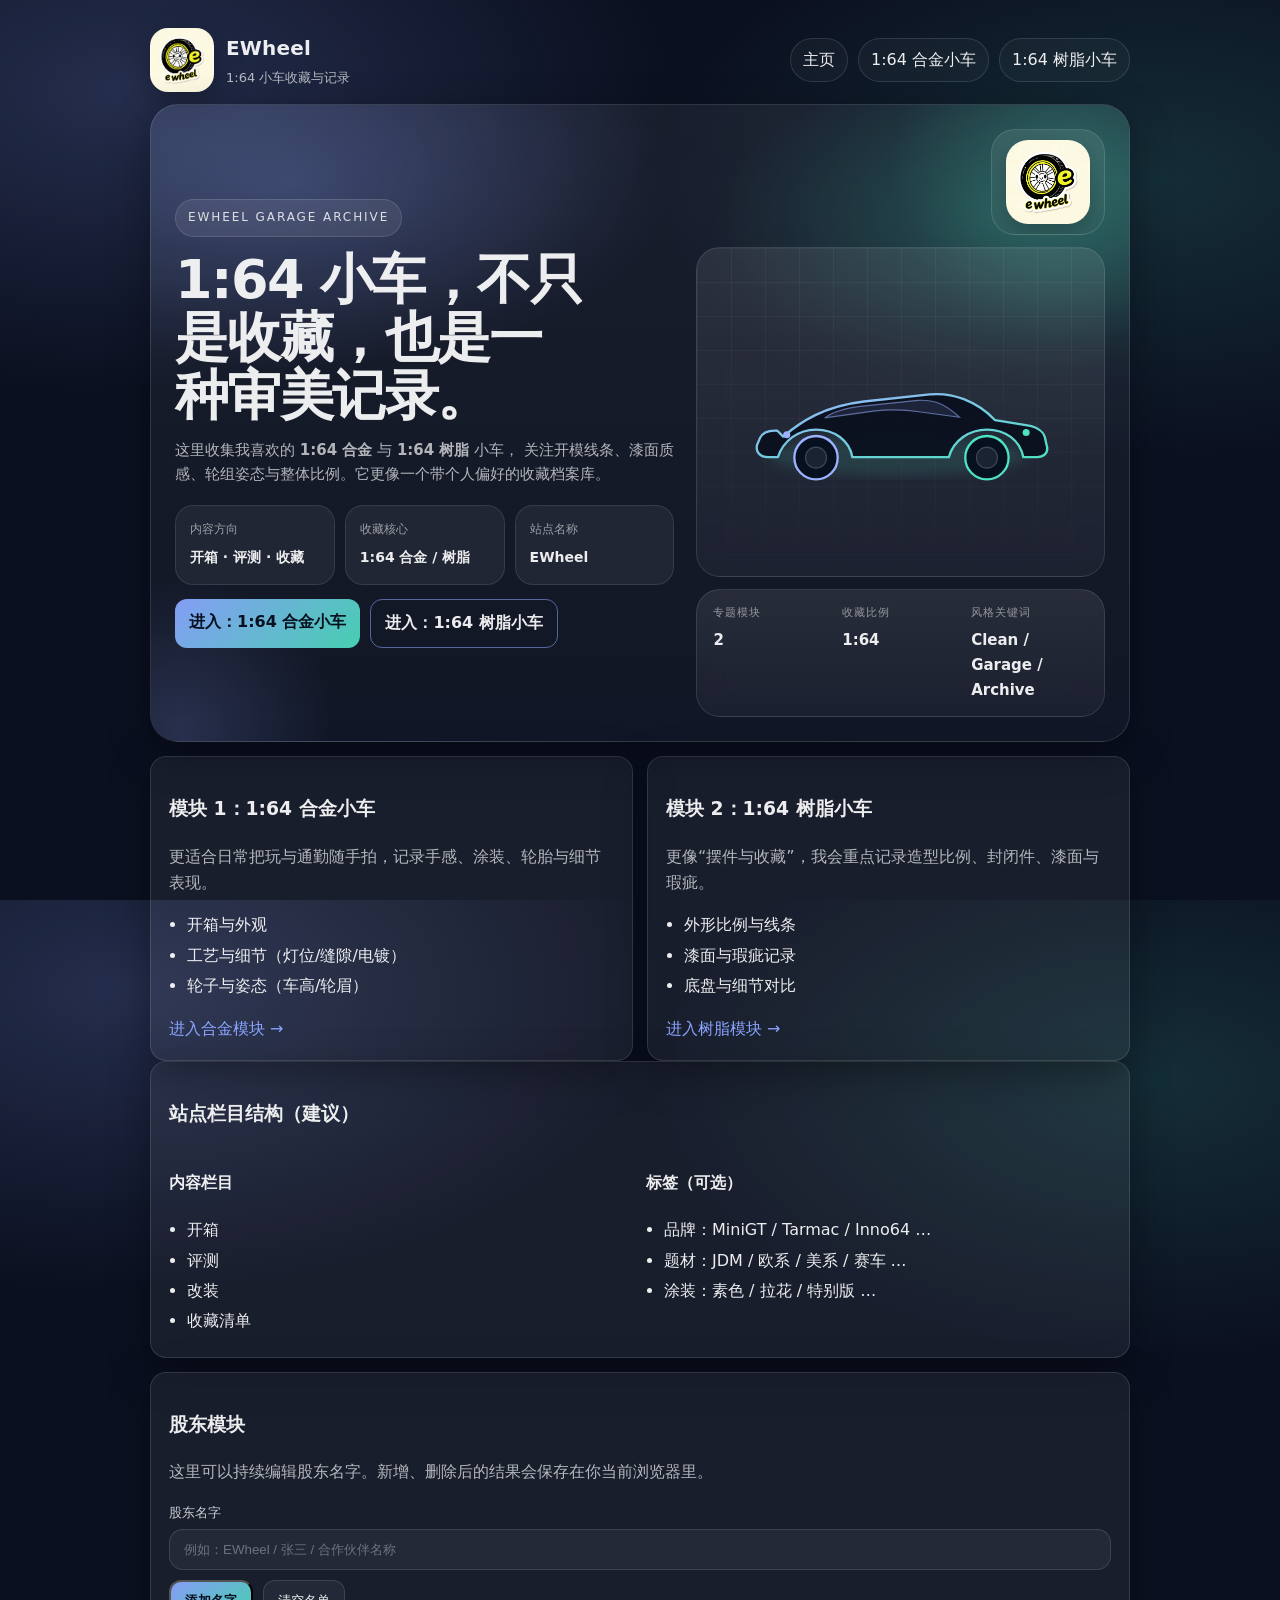
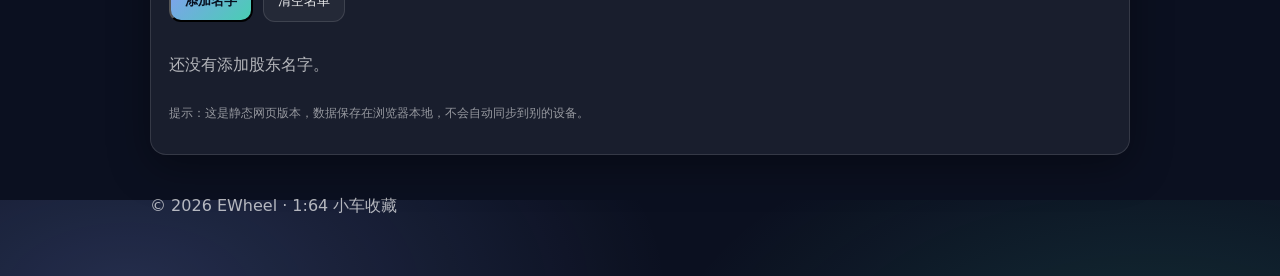
==== index.html @ b1948bd7 "Add files via upload" ====
<!doctype html>
<html lang="zh-CN">
  <head>
    <meta charset="utf-8" />
    <meta name="viewport" content="width=device-width, initial-scale=1" />
    <title>EWheel · 1:64 小车收藏</title>
    <meta name="description" content="EWheel 的 1:64 合金/树脂小车收藏与记录：开箱、评测、改装与清单。" />
    <link rel="stylesheet" href="/assets/style.css" />
  </head>
  <body data-page="home">
    <header class="container header">
      <div class="brand">
        <img class="brand-mark" src="/assets/brand-logo.jpg" alt="EWheel 标识" />
        <div>
          <h1>EWheel</h1>
          <p class="subtitle">1:64 小车收藏与记录</p>
        </div>
      </div>
      <nav class="nav">
        <a href="/">主页</a>
        <a href="/1-64-alloy/">1:64 合金小车</a>
        <a href="/1-64-resin/">1:64 树脂小车</a>
      </nav>
    </header>

    <main class="container">
      <section class="hero-cover">
        <div class="hero-text">
          <span class="hero-kicker">EWheel Garage Archive</span>
          <h2>1:64 小车，不只是收藏，也是一种审美记录。</h2>
          <p class="hero-copy">
            这里收集我喜欢的 <strong>1:64 合金</strong> 与 <strong>1:64 树脂</strong> 小车，
            关注开模线条、漆面质感、轮组姿态与整体比例。它更像一个带个人偏好的收藏档案库。
          </p>

          <div class="hero-meta">
            <div class="meta-card">
              <span class="meta-label">内容方向</span>
              <strong>开箱 · 评测 · 收藏</strong>
            </div>
            <div class="meta-card">
              <span class="meta-label">收藏核心</span>
              <strong>1:64 合金 / 树脂</strong>
            </div>
            <div class="meta-card">
              <span class="meta-label">站点名称</span>
              <strong>EWheel</strong>
            </div>
          </div>

          <div class="cta-row">
            <a class="btn" href="/1-64-alloy/">进入：1:64 合金小车</a>
            <a class="btn btn-ghost" href="/1-64-resin/">进入：1:64 树脂小车</a>
          </div>
        </div>

        <div class="hero-visual" aria-label="EWheel 封面视觉">
          <div class="glass-card badge-card">
            <img class="brand-mark" src="/assets/brand-logo.jpg" alt="EWheel 标识" />
          </div>

          <div class="glass-card visual-stage">
            <div class="visual-grid"></div>
            <svg viewBox="0 0 640 360" class="car-illustration" role="img" aria-label="1比64 小车封面图形">
              <defs>
                <linearGradient id="carGlow" x1="0%" y1="0%" x2="100%" y2="100%">
                  <stop offset="0%" stop-color="#9cb2ff" />
                  <stop offset="100%" stop-color="#4de2c0" />
                </linearGradient>
                <linearGradient id="lineGlow" x1="0%" y1="0%" x2="100%" y2="0%">
                  <stop offset="0%" stop-color="rgba(156,178,255,0)" />
                  <stop offset="50%" stop-color="#9cb2ff" />
                  <stop offset="100%" stop-color="rgba(77,226,192,0)" />
                </linearGradient>
                <filter id="softBlur">
                  <feGaussianBlur stdDeviation="10" />
                </filter>
              </defs>

              <ellipse cx="315" cy="255" rx="220" ry="34" fill="rgba(77,226,192,0.12)" filter="url(#softBlur)" />
              <path
                d="M120 222
                   C150 196, 190 170, 258 162
                   L370 150
                   C409 146, 450 161, 482 194
                   L537 203
                   C555 206, 567 215, 568 228
                   L571 241
                   C572 250, 565 257, 554 257
                   L530 257
                   C525 229, 500 210, 468 210
                   C438 210, 411 228, 403 257
                   L238 257
                   C233 228, 207 210, 176 210
                   C146 210, 120 229, 111 257
                   L94 257
                   C81 257, 73 249, 75 237
                   L80 225
                   C84 216, 94 211, 110 212
                   Z"
                fill="rgba(9,14,28,0.88)"
                stroke="url(#carGlow)"
                stroke-width="4"
                stroke-linejoin="round"
              />
              <path
                d="M191 190
                   L277 178
                   C304 175, 330 176, 355 180
                   L421 189
                   C397 166, 378 159, 350 160
                   L255 170
                   C228 173, 207 178, 191 190Z"
                fill="rgba(156,178,255,0.12)"
                stroke="rgba(156,178,255,0.55)"
                stroke-width="2"
              />
              <circle cx="176" cy="258" r="37" fill="#07101f" stroke="#9cb2ff" stroke-width="4" />
              <circle cx="176" cy="258" r="18" fill="rgba(255,255,255,0.08)" stroke="rgba(255,255,255,0.2)" stroke-width="2" />
              <circle cx="468" cy="258" r="37" fill="#07101f" stroke="#4de2c0" stroke-width="4" />
              <circle cx="468" cy="258" r="18" fill="rgba(255,255,255,0.08)" stroke="rgba(255,255,255,0.2)" stroke-width="2" />
              <path d="M108 284 L538 284" stroke="url(#lineGlow)" stroke-width="4" stroke-linecap="round" />
              <circle cx="126" cy="219" r="6" fill="#9cb2ff" />
              <circle cx="535" cy="215" r="6" fill="#4de2c0" />
            </svg>
          </div>

          <div class="glass-card stat-strip">
            <div>
              <span>专题模块</span>
              <strong>2</strong>
            </div>
            <div>
              <span>收藏比例</span>
              <strong>1:64</strong>
            </div>
            <div>
              <span>风格关键词</span>
              <strong>Clean / Garage / Archive</strong>
            </div>
          </div>
        </div>
      </section>

      <section class="grid">
        <article class="card">
          <h3>模块 1：1:64 合金小车</h3>
          <p class="muted">更适合日常把玩与通勤随手拍，记录手感、涂装、轮胎与细节表现。</p>
          <ul class="list">
            <li>开箱与外观</li>
            <li>工艺与细节（灯位/缝隙/电镀）</li>
            <li>轮子与姿态（车高/轮眉）</li>
          </ul>
          <a class="link" href="/1-64-alloy/">进入合金模块 →</a>
        </article>

        <article class="card">
          <h3>模块 2：1:64 树脂小车</h3>
          <p class="muted">更像“摆件与收藏”，我会重点记录造型比例、封闭件、漆面与瑕疵。</p>
          <ul class="list">
            <li>外形比例与线条</li>
            <li>漆面与瑕疵记录</li>
            <li>底盘与细节对比</li>
          </ul>
          <a class="link" href="/1-64-resin/">进入树脂模块 →</a>
        </article>
      </section>

      <section class="card">
        <h3>站点栏目结构（建议）</h3>
        <div class="columns">
          <div>
            <h4>内容栏目</h4>
            <ul class="list">
              <li>开箱</li>
              <li>评测</li>
              <li>改装</li>
              <li>收藏清单</li>
            </ul>
          </div>
          <div>
            <h4>标签（可选）</h4>
            <ul class="list">
              <li>品牌：MiniGT / Tarmac / Inno64 …</li>
              <li>题材：JDM / 欧系 / 美系 / 赛车 …</li>
              <li>涂装：素色 / 拉花 / 特别版 …</li>
            </ul>
          </div>
        </div>
      </section>

      <section class="card stack-card">
        <h3>股东模块</h3>
        <p class="muted">这里可以持续编辑股东名字。新增、删除后的结果会保存在你当前浏览器里。</p>

        <form class="editor-form" id="shareholder-form">
          <label class="field-label">
            股东名字
            <input class="input" id="shareholder-name" type="text" placeholder="例如：EWheel / 张三 / 合作伙伴名称" />
          </label>
          <div class="form-actions">
            <button class="btn" type="submit">添加名字</button>
            <button class="btn-secondary" type="button" id="shareholder-clear">清空名单</button>
          </div>
        </form>

        <div class="tag-wall shareholder-list" id="shareholder-list"></div>
        <p class="tip">提示：这是静态网页版本，数据保存在浏览器本地，不会自动同步到别的设备。</p>
      </section>
    </main>

    <footer class="container footer">
      <p class="muted">
        © <span data-current-year></span> EWheel · 1:64 小车收藏
      </p>
    </footer>
    <script src="/assets/site.js"></script>
  </body>
</html>
---- assets/style.css ----
/* EWheel 个人博客：极简暗色系 */

:root {
  --bg: #0b1020;
  --card: rgba(255, 255, 255, 0.06);
  --border: rgba(255, 255, 255, 0.12);
  --text: rgba(255, 255, 255, 0.92);
  --muted: rgba(255, 255, 255, 0.68);
  --brand: #8aa4ff;
  --brand2: #4de2c0;
  --shadow: 0 12px 40px rgba(0, 0, 0, 0.35);
  --radius: 16px;
  --max: 980px;
}

* { box-sizing: border-box; }
html, body { height: 100%; }
body {
  margin: 0;
  font-family: ui-sans-serif, system-ui, -apple-system, "Segoe UI", Roboto, "PingFang SC",
    "Hiragino Sans GB", "Microsoft YaHei", Arial, "Noto Sans CJK SC", sans-serif;
  background: radial-gradient(900px 500px at 10% 10%, rgba(138, 164, 255, 0.20), transparent 60%),
    radial-gradient(900px 500px at 90% 20%, rgba(77, 226, 192, 0.14), transparent 55%),
    var(--bg);
  color: var(--text);
  line-height: 1.65;
}

a { color: inherit; text-decoration: none; }

.container {
  width: min(100% - 40px, var(--max));
  margin: 0 auto;
}

.header {
  padding: 28px 0 12px;
  display: flex;
  gap: 18px;
  align-items: center;
  justify-content: space-between;
  flex-wrap: wrap;
}

.brand { display: flex; gap: 12px; align-items: center; }
.logo {
  width: 44px; height: 44px;
  border-radius: 12px;
  display: grid; place-items: center;
  font-weight: 800;
  background: linear-gradient(135deg, rgba(138, 164, 255, 0.95), rgba(77, 226, 192, 0.85));
  color: #07101f;
}

.brand-mark {
  width: 64px;
  height: 64px;
  object-fit: cover;
  border-radius: 18px;
  display: block;
  box-shadow: 0 10px 30px rgba(0, 0, 0, 0.28);
  background: rgba(255, 255, 255, 0.04);
}

h1 { margin: 0; font-size: 20px; letter-spacing: 0.2px; }
.subtitle { margin: 2px 0 0; color: var(--muted); font-size: 13px; }

.nav {
  display: flex;
  gap: 10px;
  flex-wrap: wrap;
}
.nav a {
  padding: 8px 12px;
  border: 1px solid var(--border);
  border-radius: 999px;
  background: rgba(255, 255, 255, 0.03);
}
.nav a:hover { border-color: rgba(138, 164, 255, 0.55); }

.card {
  background: var(--card);
  border: 1px solid var(--border);
  border-radius: var(--radius);
  box-shadow: var(--shadow);
  padding: 18px 18px;
}

.hero { padding: 22px 20px; }
.hero h2 { margin: 0 0 8px; font-size: 22px; }

.hero-cover {
  position: relative;
  overflow: hidden;
  margin-bottom: 14px;
  padding: 24px;
  border: 1px solid rgba(255, 255, 255, 0.12);
  border-radius: 28px;
  background:
    radial-gradient(700px 340px at 14% 12%, rgba(138, 164, 255, 0.24), transparent 55%),
    radial-gradient(620px 320px at 88% 18%, rgba(77, 226, 192, 0.18), transparent 48%),
    linear-gradient(180deg, rgba(255,255,255,0.06), rgba(255,255,255,0.03));
  box-shadow: var(--shadow);
  display: grid;
  grid-template-columns: minmax(0, 1.1fr) minmax(320px, 0.9fr);
  gap: 22px;
  align-items: center;
}

.hero-cover::before,
.hero-cover::after {
  content: "";
  position: absolute;
  inset: auto;
  pointer-events: none;
}

.hero-cover::before {
  width: 360px;
  height: 360px;
  right: -120px;
  top: -120px;
  border-radius: 50%;
  background: radial-gradient(circle, rgba(77, 226, 192, 0.20), transparent 70%);
}

.hero-cover::after {
  width: 300px;
  height: 300px;
  left: -120px;
  bottom: -140px;
  border-radius: 50%;
  background: radial-gradient(circle, rgba(138, 164, 255, 0.18), transparent 72%);
}

.hero-text,
.hero-visual {
  position: relative;
  z-index: 1;
}

.hero-kicker {
  display: inline-flex;
  align-items: center;
  gap: 8px;
  padding: 8px 12px;
  border-radius: 999px;
  background: rgba(255, 255, 255, 0.08);
  border: 1px solid rgba(255, 255, 255, 0.12);
  color: rgba(255, 255, 255, 0.82);
  font-size: 12px;
  letter-spacing: 0.16em;
  text-transform: uppercase;
}

.hero-cover h2 {
  margin: 14px 0 12px;
  font-size: clamp(32px, 5vw, 54px);
  line-height: 1.08;
  letter-spacing: -0.03em;
  max-width: 11ch;
}

.hero-copy {
  max-width: 60ch;
  margin: 0;
  color: var(--muted);
  font-size: 15px;
}

.hero-meta {
  margin-top: 18px;
  display: grid;
  grid-template-columns: repeat(3, minmax(0, 1fr));
  gap: 10px;
}

.meta-card {
  padding: 14px;
  border-radius: 18px;
  background: rgba(255, 255, 255, 0.06);
  border: 1px solid rgba(255, 255, 255, 0.10);
  backdrop-filter: blur(10px);
}

.meta-label {
  display: block;
  margin-bottom: 4px;
  color: rgba(255, 255, 255, 0.56);
  font-size: 12px;
}

.meta-card strong {
  font-size: 14px;
  font-weight: 700;
}

.hero-visual {
  display: grid;
  gap: 12px;
}

.glass-card {
  position: relative;
  overflow: hidden;
  border-radius: 24px;
  border: 1px solid rgba(255, 255, 255, 0.11);
  background: linear-gradient(180deg, rgba(255,255,255,0.09), rgba(255,255,255,0.04));
  backdrop-filter: blur(14px);
}

.badge-card {
  width: fit-content;
  padding: 10px 14px;
  justify-self: end;
}

.badge-card .brand-mark {
  width: 84px;
  height: 84px;
  border-radius: 22px;
}

.badge-card span,
.stat-strip span {
  display: block;
  color: rgba(255, 255, 255, 0.52);
  font-size: 11px;
  letter-spacing: 0.08em;
  text-transform: uppercase;
}

.badge-card strong {
  display: block;
  margin-top: 4px;
  font-size: 18px;
}

.visual-stage {
  min-height: 330px;
  padding: 16px;
}

.visual-grid {
  position: absolute;
  inset: 0;
  background-image:
    linear-gradient(rgba(255,255,255,0.05) 1px, transparent 1px),
    linear-gradient(90deg, rgba(255,255,255,0.05) 1px, transparent 1px);
  background-size: 34px 34px;
  mask-image: linear-gradient(180deg, rgba(0,0,0,0.9), rgba(0,0,0,0.2));
}

.car-illustration {
  position: relative;
  width: 100%;
  height: 100%;
  display: block;
}

.stat-strip {
  display: grid;
  grid-template-columns: repeat(3, minmax(0, 1fr));
  gap: 12px;
  padding: 14px 16px;
}

.stat-strip strong {
  display: block;
  margin-top: 6px;
  font-size: 15px;
}

.muted { color: var(--muted); }

.grid {
  margin-top: 14px;
  display: grid;
  grid-template-columns: repeat(2, minmax(0, 1fr));
  gap: 14px;
}
@media (max-width: 820px) {
  .grid { grid-template-columns: 1fr; }
}

.list {
  margin: 10px 0 0;
  padding-left: 18px;
}
.list li { margin: 4px 0; }

.cta-row {
  margin-top: 14px;
  display: flex;
  gap: 10px;
  flex-wrap: wrap;
}
.btn {
  display: inline-block;
  padding: 10px 14px;
  border-radius: 12px;
  background: linear-gradient(135deg, rgba(138, 164, 255, 0.95), rgba(77, 226, 192, 0.90));
  color: #07101f;
  font-weight: 700;
}
.btn:hover { filter: brightness(1.04); }
.btn-ghost {
  background: transparent;
  border: 1px solid rgba(138, 164, 255, 0.55);
  color: var(--text);
  font-weight: 600;
}

.link {
  display: inline-block;
  margin-top: 12px;
  color: var(--brand);
}
.link:hover { text-decoration: underline; }

.columns {
  display: grid;
  grid-template-columns: repeat(2, minmax(0, 1fr));
  gap: 12px;
  margin-top: 10px;
}
@media (max-width: 820px) {
  .columns { grid-template-columns: 1fr; }
}

.tools-grid {
  margin-top: 14px;
  display: grid;
  grid-template-columns: repeat(2, minmax(0, 1fr));
  gap: 14px;
}

.stack-card {
  margin-top: 14px;
}

.editor-form,
.upload-form {
  display: grid;
  gap: 10px;
  margin-top: 12px;
}

.field-label {
  display: block;
  font-size: 13px;
  color: rgba(255, 255, 255, 0.78);
}

.input,
.textarea,
.file-input {
  width: 100%;
  margin-top: 6px;
  padding: 12px 14px;
  border-radius: 14px;
  border: 1px solid rgba(255, 255, 255, 0.12);
  background: rgba(255, 255, 255, 0.05);
  color: var(--text);
  outline: none;
}

.textarea {
  min-height: 110px;
  resize: vertical;
}

.input::placeholder,
.textarea::placeholder {
  color: rgba(255, 255, 255, 0.34);
}

.input:focus,
.textarea:focus,
.file-input:focus {
  border-color: rgba(138, 164, 255, 0.55);
  box-shadow: 0 0 0 4px rgba(138, 164, 255, 0.10);
}

.form-actions,
.inline-actions {
  display: flex;
  gap: 10px;
  flex-wrap: wrap;
}

.btn-secondary,
.mini-btn {
  display: inline-flex;
  align-items: center;
  justify-content: center;
  padding: 10px 14px;
  border: 1px solid rgba(255, 255, 255, 0.12);
  border-radius: 12px;
  background: rgba(255, 255, 255, 0.05);
  color: var(--text);
  cursor: pointer;
}

.mini-btn {
  padding: 8px 10px;
  font-size: 12px;
}

.btn-secondary:hover,
.mini-btn:hover {
  border-color: rgba(138, 164, 255, 0.55);
}

.entry-list,
.shareholder-list {
  margin-top: 14px;
  display: grid;
  gap: 10px;
}

.entry-card {
  padding: 14px;
  border-radius: 16px;
  background: rgba(255, 255, 255, 0.04);
  border: 1px solid rgba(255, 255, 255, 0.08);
}

.entry-card h4 {
  margin: 0 0 8px;
  font-size: 16px;
}

.entry-card p {
  margin: 0 0 12px;
}

.upload-gallery {
  margin-top: 14px;
  display: grid;
  grid-template-columns: repeat(2, minmax(0, 1fr));
  gap: 14px;
}

.upload-card {
  margin: 0;
  padding: 12px;
  border-radius: 18px;
  background: rgba(255, 255, 255, 0.04);
  border: 1px solid rgba(255, 255, 255, 0.08);
}

.upload-card img {
  width: 100%;
  aspect-ratio: 4 / 3;
  object-fit: cover;
  display: block;
  border-radius: 14px;
}

.upload-card figcaption {
  margin: 10px 0 12px;
  color: rgba(255, 255, 255, 0.78);
  font-size: 13px;
}

.tag-wall {
  display: flex;
  gap: 10px;
  flex-wrap: wrap;
  margin-top: 14px;
}

.tag-item {
  display: inline-flex;
  align-items: center;
  gap: 8px;
  padding: 10px 12px;
  border-radius: 999px;
  background: rgba(255, 255, 255, 0.06);
  border: 1px solid rgba(255, 255, 255, 0.10);
}

.tip {
  margin-top: 10px;
  font-size: 12px;
  color: rgba(255, 255, 255, 0.54);
}

.footer { padding: 22px 0 40px; }

@media (max-width: 920px) {
  .hero-cover {
    grid-template-columns: 1fr;
    padding: 20px;
  }

  .hero-cover h2 {
    max-width: 100%;
  }

  .hero-meta,
  .stat-strip {
    grid-template-columns: 1fr;
  }

  .badge-card {
    justify-self: start;
  }
}

@media (max-width: 820px) {
  .tools-grid,
  .upload-gallery {
    grid-template-columns: 1fr;
  }
}
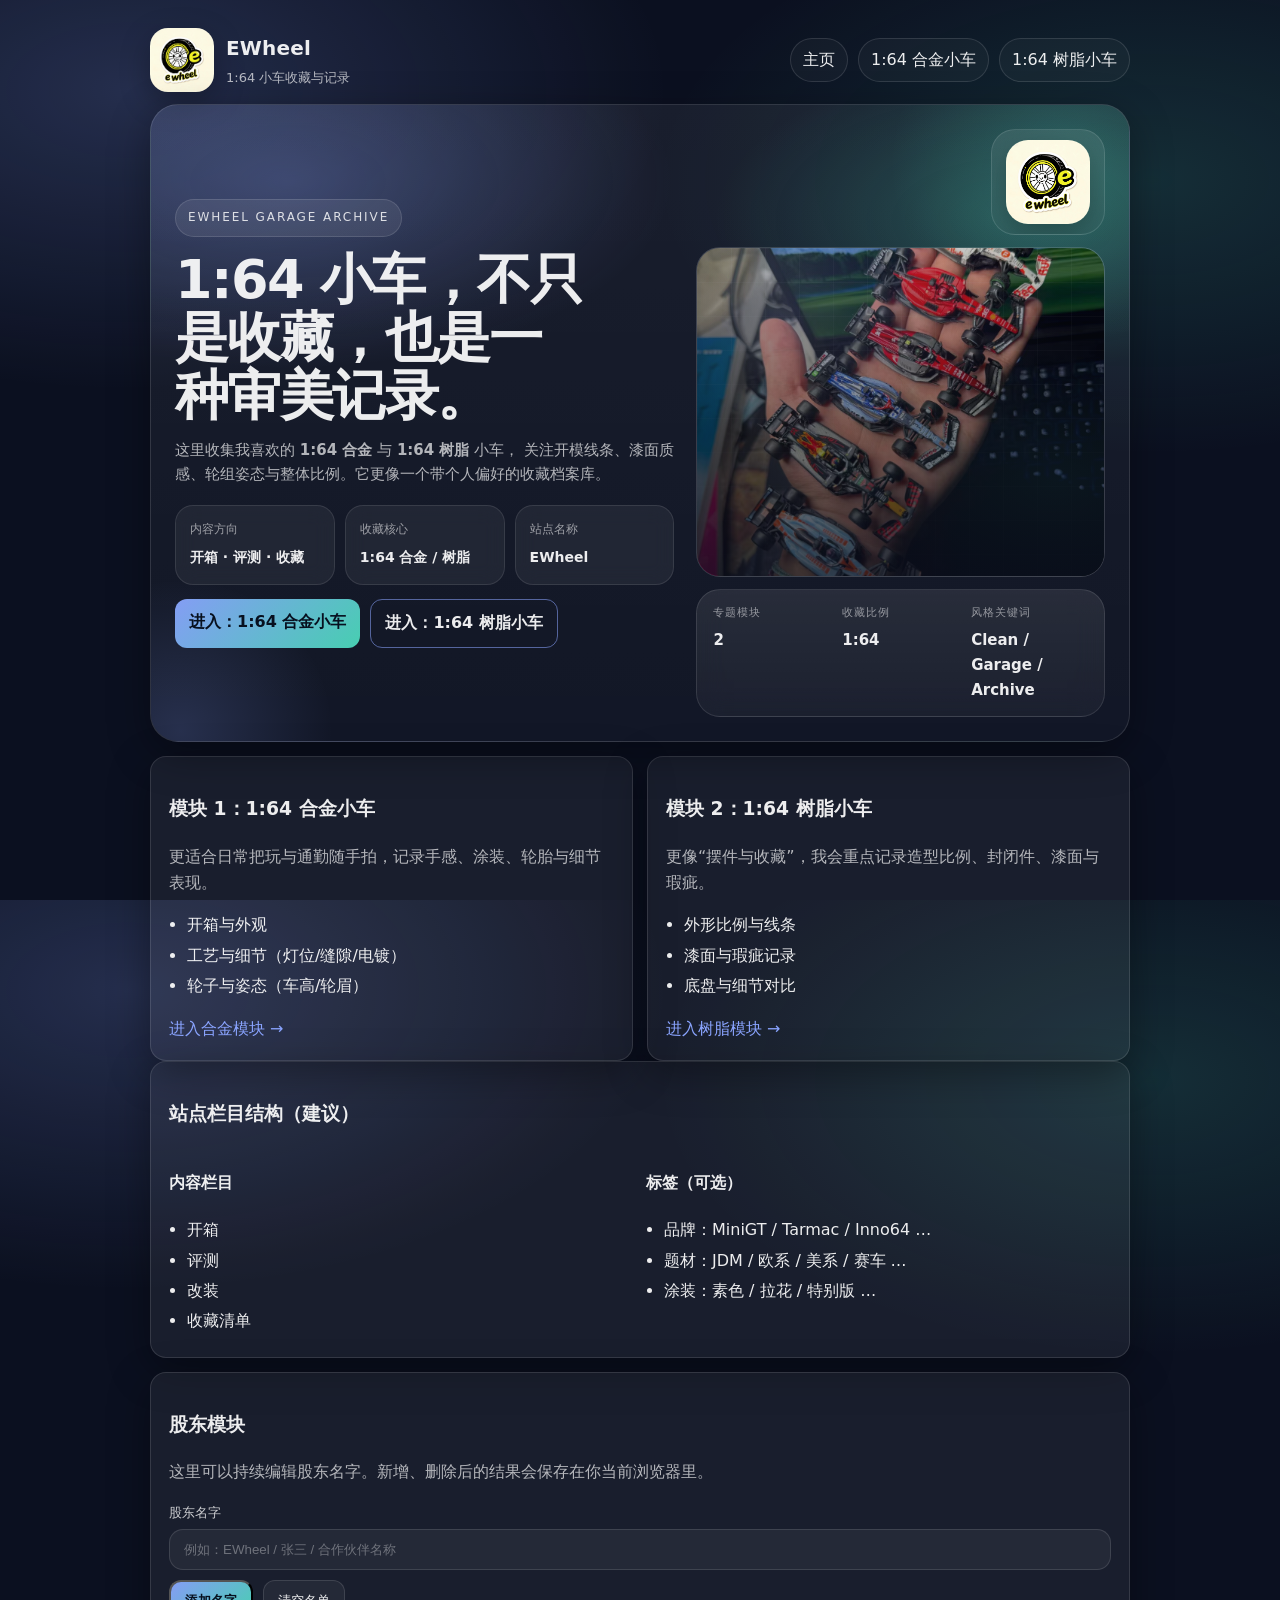
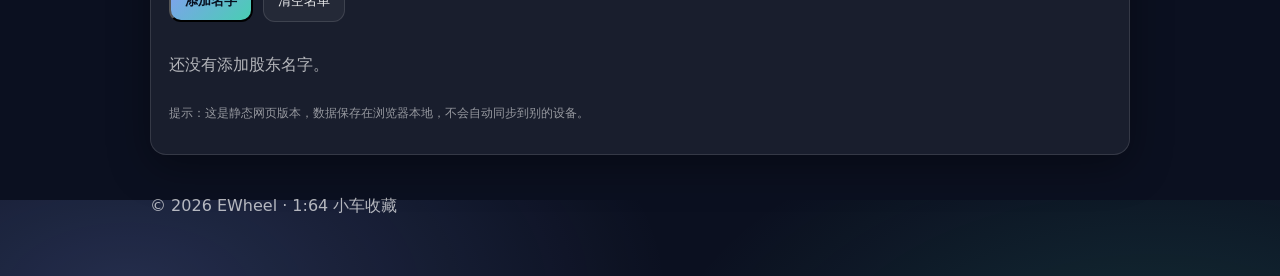
==== commit b6532f21: "Add files via upload" ====
--- a/index.html
+++ b/index.html
@@ -61,68 +61,7 @@
 
           <div class="glass-card visual-stage">
             <div class="visual-grid"></div>
-            <svg viewBox="0 0 640 360" class="car-illustration" role="img" aria-label="1比64 小车封面图形">
-              <defs>
-                <linearGradient id="carGlow" x1="0%" y1="0%" x2="100%" y2="100%">
-                  <stop offset="0%" stop-color="#9cb2ff" />
-                  <stop offset="100%" stop-color="#4de2c0" />
-                </linearGradient>
-                <linearGradient id="lineGlow" x1="0%" y1="0%" x2="100%" y2="0%">
-                  <stop offset="0%" stop-color="rgba(156,178,255,0)" />
-                  <stop offset="50%" stop-color="#9cb2ff" />
-                  <stop offset="100%" stop-color="rgba(77,226,192,0)" />
-                </linearGradient>
-                <filter id="softBlur">
-                  <feGaussianBlur stdDeviation="10" />
-                </filter>
-              </defs>
-
-              <ellipse cx="315" cy="255" rx="220" ry="34" fill="rgba(77,226,192,0.12)" filter="url(#softBlur)" />
-              <path
-                d="M120 222
-                   C150 196, 190 170, 258 162
-                   L370 150
-                   C409 146, 450 161, 482 194
-                   L537 203
-                   C555 206, 567 215, 568 228
-                   L571 241
-                   C572 250, 565 257, 554 257
-                   L530 257
-                   C525 229, 500 210, 468 210
-                   C438 210, 411 228, 403 257
-                   L238 257
-                   C233 228, 207 210, 176 210
-                   C146 210, 120 229, 111 257
-                   L94 257
-                   C81 257, 73 249, 75 237
-                   L80 225
-                   C84 216, 94 211, 110 212
-                   Z"
-                fill="rgba(9,14,28,0.88)"
-                stroke="url(#carGlow)"
-                stroke-width="4"
-                stroke-linejoin="round"
-              />
-              <path
-                d="M191 190
-                   L277 178
-                   C304 175, 330 176, 355 180
-                   L421 189
-                   C397 166, 378 159, 350 160
-                   L255 170
-                   C228 173, 207 178, 191 190Z"
-                fill="rgba(156,178,255,0.12)"
-                stroke="rgba(156,178,255,0.55)"
-                stroke-width="2"
-              />
-              <circle cx="176" cy="258" r="37" fill="#07101f" stroke="#9cb2ff" stroke-width="4" />
-              <circle cx="176" cy="258" r="18" fill="rgba(255,255,255,0.08)" stroke="rgba(255,255,255,0.2)" stroke-width="2" />
-              <circle cx="468" cy="258" r="37" fill="#07101f" stroke="#4de2c0" stroke-width="4" />
-              <circle cx="468" cy="258" r="18" fill="rgba(255,255,255,0.08)" stroke="rgba(255,255,255,0.2)" stroke-width="2" />
-              <path d="M108 284 L538 284" stroke="url(#lineGlow)" stroke-width="4" stroke-linecap="round" />
-              <circle cx="126" cy="219" r="6" fill="#9cb2ff" />
-              <circle cx="535" cy="215" r="6" fill="#4de2c0" />
-            </svg>
+            <div class="hero-slideshow" id="hero-slideshow" aria-label="封面图片轮播"></div>
           </div>
 
           <div class="glass-card stat-strip">
--- a/assets/style.css
+++ b/assets/style.css
@@ -238,7 +238,9 @@
 
 .visual-stage {
   min-height: 330px;
-  padding: 16px;
+  padding: 0;
+  position: relative;
+  overflow: hidden;
 }
 
 .visual-grid {
@@ -256,6 +258,48 @@
   width: 100%;
   height: 100%;
   display: block;
+}
+
+.hero-slideshow {
+  position: absolute;
+  inset: 0;
+  z-index: 1;
+}
+
+.hero-slide {
+  position: absolute;
+  inset: 0;
+  width: 100%;
+  height: 100%;
+  object-fit: cover;
+  z-index: 1;
+  opacity: 0;
+  transform: scale(1.02);
+  transition: opacity 900ms ease, transform 1600ms ease;
+  filter: saturate(1.05) contrast(1.05);
+}
+
+.hero-slide.is-active {
+  opacity: 1;
+  transform: scale(1);
+}
+
+.visual-stage::after {
+  content: "";
+  position: absolute;
+  inset: 0;
+  z-index: 3;
+  background:
+    linear-gradient(180deg, rgba(11,16,32,0.22), rgba(11,16,32,0.78)),
+    radial-gradient(420px 220px at 28% 18%, rgba(156,178,255,0.22), transparent 60%),
+    radial-gradient(420px 240px at 88% 72%, rgba(77,226,192,0.14), transparent 55%);
+  pointer-events: none;
+}
+
+.visual-grid {
+  position: absolute;
+  inset: 0;
+  z-index: 2;
 }
 
 .stat-strip {
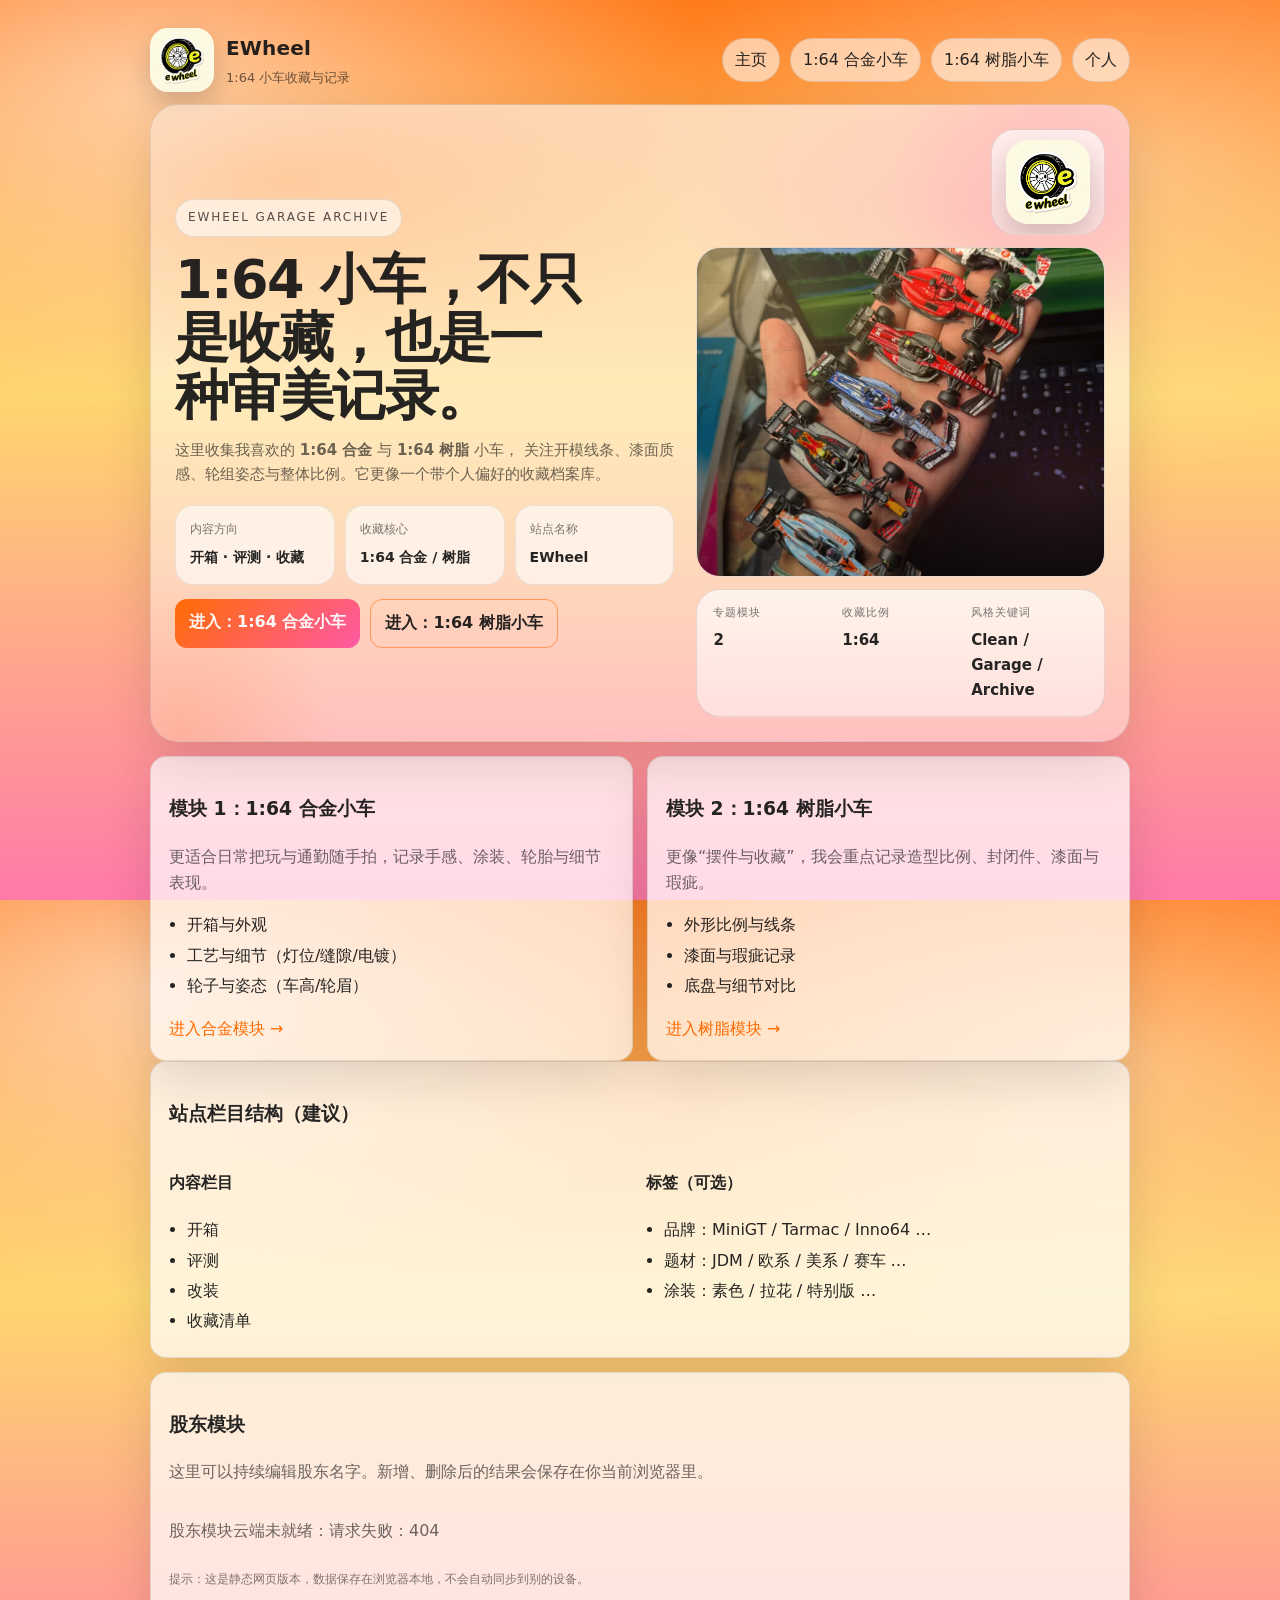
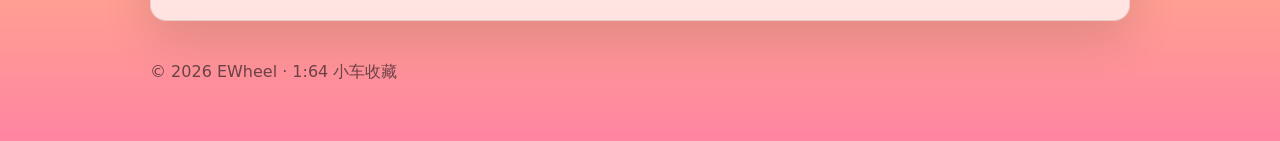
==== commit 1d1fa0ad: "Add files via upload" ====
--- a/index.html
+++ b/index.html
@@ -20,6 +20,7 @@
         <a href="/">主页</a>
         <a href="/1-64-alloy/">1:64 合金小车</a>
         <a href="/1-64-resin/">1:64 树脂小车</a>
+        <a href="/profile/">个人</a>
       </nav>
     </header>
 
--- a/assets/style.css
+++ b/assets/style.css
@@ -1,14 +1,20 @@
 /* EWheel 个人博客：极简暗色系 */
 
 :root {
-  --bg: #0b1020;
-  --card: rgba(255, 255, 255, 0.06);
-  --border: rgba(255, 255, 255, 0.12);
-  --text: rgba(255, 255, 255, 0.92);
-  --muted: rgba(255, 255, 255, 0.68);
-  --brand: #8aa4ff;
-  --brand2: #4de2c0;
-  --shadow: 0 12px 40px rgba(0, 0, 0, 0.35);
+  /* 参考配色：橙 → 黄 → 粉（你发的色块图） */
+  --bg_top: #ff7a1a;
+  --bg_mid: #ffd66e;
+  --bg_bottom: #ff7aa9;
+
+  --bg: #fff6ea;
+  --card: rgba(255, 255, 255, 0.72);
+  --border: rgba(0, 0, 0, 0.10);
+  --text: rgba(18, 18, 18, 0.92);
+  --muted: rgba(18, 18, 18, 0.62);
+
+  --brand: #ff6a00;
+  --brand2: #ff4fa3;
+  --shadow: 0 18px 50px rgba(0, 0, 0, 0.12);
   --radius: 16px;
   --max: 980px;
 }
@@ -19,9 +25,10 @@
   margin: 0;
   font-family: ui-sans-serif, system-ui, -apple-system, "Segoe UI", Roboto, "PingFang SC",
     "Hiragino Sans GB", "Microsoft YaHei", Arial, "Noto Sans CJK SC", sans-serif;
-  background: radial-gradient(900px 500px at 10% 10%, rgba(138, 164, 255, 0.20), transparent 60%),
-    radial-gradient(900px 500px at 90% 20%, rgba(77, 226, 192, 0.14), transparent 55%),
-    var(--bg);
+  background:
+    radial-gradient(900px 520px at 12% 10%, rgba(255, 255, 255, 0.55), transparent 62%),
+    radial-gradient(820px 520px at 88% 18%, rgba(255, 255, 255, 0.35), transparent 60%),
+    linear-gradient(180deg, var(--bg_top) 0%, var(--bg_mid) 44%, var(--bg_bottom) 100%);
   color: var(--text);
   line-height: 1.65;
 }
@@ -48,8 +55,8 @@
   border-radius: 12px;
   display: grid; place-items: center;
   font-weight: 800;
-  background: linear-gradient(135deg, rgba(138, 164, 255, 0.95), rgba(77, 226, 192, 0.85));
-  color: #07101f;
+  background: linear-gradient(135deg, rgba(255, 106, 0, 0.98), rgba(255, 79, 163, 0.92));
+  color: rgba(255, 255, 255, 0.96);
 }
 
 .brand-mark {
@@ -58,8 +65,8 @@
   object-fit: cover;
   border-radius: 18px;
   display: block;
-  box-shadow: 0 10px 30px rgba(0, 0, 0, 0.28);
-  background: rgba(255, 255, 255, 0.04);
+  box-shadow: 0 12px 28px rgba(0, 0, 0, 0.18);
+  background: rgba(255, 255, 255, 0.55);
 }
 
 h1 { margin: 0; font-size: 20px; letter-spacing: 0.2px; }
@@ -74,9 +81,9 @@
   padding: 8px 12px;
   border: 1px solid var(--border);
   border-radius: 999px;
-  background: rgba(255, 255, 255, 0.03);
-}
-.nav a:hover { border-color: rgba(138, 164, 255, 0.55); }
+  background: rgba(255, 255, 255, 0.55);
+}
+.nav a:hover { border-color: rgba(255, 106, 0, 0.55); }
 
 .card {
   background: var(--card);
@@ -94,12 +101,12 @@
   overflow: hidden;
   margin-bottom: 14px;
   padding: 24px;
-  border: 1px solid rgba(255, 255, 255, 0.12);
+  border: 1px solid rgba(0, 0, 0, 0.10);
   border-radius: 28px;
   background:
-    radial-gradient(700px 340px at 14% 12%, rgba(138, 164, 255, 0.24), transparent 55%),
-    radial-gradient(620px 320px at 88% 18%, rgba(77, 226, 192, 0.18), transparent 48%),
-    linear-gradient(180deg, rgba(255,255,255,0.06), rgba(255,255,255,0.03));
+    radial-gradient(700px 340px at 14% 12%, rgba(255, 106, 0, 0.22), transparent 58%),
+    radial-gradient(640px 320px at 88% 18%, rgba(255, 79, 163, 0.18), transparent 52%),
+    linear-gradient(180deg, rgba(255,255,255,0.62), rgba(255,255,255,0.40));
   box-shadow: var(--shadow);
   display: grid;
   grid-template-columns: minmax(0, 1.1fr) minmax(320px, 0.9fr);
@@ -121,7 +128,7 @@
   right: -120px;
   top: -120px;
   border-radius: 50%;
-  background: radial-gradient(circle, rgba(77, 226, 192, 0.20), transparent 70%);
+  background: radial-gradient(circle, rgba(255, 79, 163, 0.18), transparent 70%);
 }
 
 .hero-cover::after {
@@ -130,7 +137,7 @@
   left: -120px;
   bottom: -140px;
   border-radius: 50%;
-  background: radial-gradient(circle, rgba(138, 164, 255, 0.18), transparent 72%);
+  background: radial-gradient(circle, rgba(255, 106, 0, 0.18), transparent 72%);
 }
 
 .hero-text,
@@ -145,9 +152,9 @@
   gap: 8px;
   padding: 8px 12px;
   border-radius: 999px;
-  background: rgba(255, 255, 255, 0.08);
-  border: 1px solid rgba(255, 255, 255, 0.12);
-  color: rgba(255, 255, 255, 0.82);
+  background: rgba(255, 255, 255, 0.60);
+  border: 1px solid rgba(0, 0, 0, 0.10);
+  color: rgba(18, 18, 18, 0.72);
   font-size: 12px;
   letter-spacing: 0.16em;
   text-transform: uppercase;
@@ -178,15 +185,15 @@
 .meta-card {
   padding: 14px;
   border-radius: 18px;
-  background: rgba(255, 255, 255, 0.06);
-  border: 1px solid rgba(255, 255, 255, 0.10);
+  background: rgba(255, 255, 255, 0.62);
+  border: 1px solid rgba(0, 0, 0, 0.08);
   backdrop-filter: blur(10px);
 }
 
 .meta-label {
   display: block;
   margin-bottom: 4px;
-  color: rgba(255, 255, 255, 0.56);
+  color: rgba(18, 18, 18, 0.56);
   font-size: 12px;
 }
 
@@ -204,8 +211,8 @@
   position: relative;
   overflow: hidden;
   border-radius: 24px;
-  border: 1px solid rgba(255, 255, 255, 0.11);
-  background: linear-gradient(180deg, rgba(255,255,255,0.09), rgba(255,255,255,0.04));
+  border: 1px solid rgba(0, 0, 0, 0.10);
+  background: linear-gradient(180deg, rgba(255,255,255,0.70), rgba(255,255,255,0.46));
   backdrop-filter: blur(14px);
 }
 
@@ -224,7 +231,7 @@
 .badge-card span,
 .stat-strip span {
   display: block;
-  color: rgba(255, 255, 255, 0.52);
+  color: rgba(18, 18, 18, 0.56);
   font-size: 11px;
   letter-spacing: 0.08em;
   text-transform: uppercase;
@@ -247,8 +254,8 @@
   position: absolute;
   inset: 0;
   background-image:
-    linear-gradient(rgba(255,255,255,0.05) 1px, transparent 1px),
-    linear-gradient(90deg, rgba(255,255,255,0.05) 1px, transparent 1px);
+    linear-gradient(rgba(0,0,0,0.06) 1px, transparent 1px),
+    linear-gradient(90deg, rgba(0,0,0,0.06) 1px, transparent 1px);
   background-size: 34px 34px;
   mask-image: linear-gradient(180deg, rgba(0,0,0,0.9), rgba(0,0,0,0.2));
 }
@@ -290,9 +297,9 @@
   inset: 0;
   z-index: 3;
   background:
-    linear-gradient(180deg, rgba(11,16,32,0.22), rgba(11,16,32,0.78)),
-    radial-gradient(420px 220px at 28% 18%, rgba(156,178,255,0.22), transparent 60%),
-    radial-gradient(420px 240px at 88% 72%, rgba(77,226,192,0.14), transparent 55%);
+    linear-gradient(180deg, rgba(255, 122, 26, 0.06), rgba(18, 18, 18, 0.34)),
+    radial-gradient(420px 220px at 28% 18%, rgba(255, 214, 110, 0.24), transparent 60%),
+    radial-gradient(420px 240px at 88% 72%, rgba(255, 122, 169, 0.18), transparent 55%);
   pointer-events: none;
 }
 
@@ -343,14 +350,14 @@
   display: inline-block;
   padding: 10px 14px;
   border-radius: 12px;
-  background: linear-gradient(135deg, rgba(138, 164, 255, 0.95), rgba(77, 226, 192, 0.90));
-  color: #07101f;
+  background: linear-gradient(135deg, rgba(255, 106, 0, 0.98), rgba(255, 79, 163, 0.92));
+  color: rgba(255, 255, 255, 0.96);
   font-weight: 700;
 }
 .btn:hover { filter: brightness(1.04); }
 .btn-ghost {
   background: transparent;
-  border: 1px solid rgba(138, 164, 255, 0.55);
+  border: 1px solid rgba(255, 106, 0, 0.55);
   color: var(--text);
   font-weight: 600;
 }
@@ -403,8 +410,8 @@
   margin-top: 6px;
   padding: 12px 14px;
   border-radius: 14px;
-  border: 1px solid rgba(255, 255, 255, 0.12);
-  background: rgba(255, 255, 255, 0.05);
+  border: 1px solid rgba(0, 0, 0, 0.12);
+  background: rgba(255, 255, 255, 0.62);
   color: var(--text);
   outline: none;
 }
@@ -422,8 +429,8 @@
 .input:focus,
 .textarea:focus,
 .file-input:focus {
-  border-color: rgba(138, 164, 255, 0.55);
-  box-shadow: 0 0 0 4px rgba(138, 164, 255, 0.10);
+  border-color: rgba(255, 106, 0, 0.55);
+  box-shadow: 0 0 0 4px rgba(255, 106, 0, 0.12);
 }
 
 .form-actions,
@@ -439,9 +446,9 @@
   align-items: center;
   justify-content: center;
   padding: 10px 14px;
-  border: 1px solid rgba(255, 255, 255, 0.12);
+  border: 1px solid rgba(0, 0, 0, 0.10);
   border-radius: 12px;
-  background: rgba(255, 255, 255, 0.05);
+  background: rgba(255, 255, 255, 0.60);
   color: var(--text);
   cursor: pointer;
 }
@@ -453,7 +460,7 @@
 
 .btn-secondary:hover,
 .mini-btn:hover {
-  border-color: rgba(138, 164, 255, 0.55);
+  border-color: rgba(255, 106, 0, 0.55);
 }
 
 .entry-list,
@@ -466,8 +473,8 @@
 .entry-card {
   padding: 14px;
   border-radius: 16px;
-  background: rgba(255, 255, 255, 0.04);
-  border: 1px solid rgba(255, 255, 255, 0.08);
+  background: rgba(255, 255, 255, 0.66);
+  border: 1px solid rgba(0, 0, 0, 0.08);
 }
 
 .entry-card h4 {
@@ -490,8 +497,8 @@
   margin: 0;
   padding: 12px;
   border-radius: 18px;
-  background: rgba(255, 255, 255, 0.04);
-  border: 1px solid rgba(255, 255, 255, 0.08);
+  background: rgba(255, 255, 255, 0.66);
+  border: 1px solid rgba(0, 0, 0, 0.08);
 }
 
 .upload-card img {
@@ -504,7 +511,7 @@
 
 .upload-card figcaption {
   margin: 10px 0 12px;
-  color: rgba(255, 255, 255, 0.78);
+  color: rgba(18, 18, 18, 0.78);
   font-size: 13px;
 }
 
@@ -521,14 +528,14 @@
   gap: 8px;
   padding: 10px 12px;
   border-radius: 999px;
-  background: rgba(255, 255, 255, 0.06);
-  border: 1px solid rgba(255, 255, 255, 0.10);
+  background: rgba(255, 255, 255, 0.62);
+  border: 1px solid rgba(0, 0, 0, 0.08);
 }
 
 .tip {
   margin-top: 10px;
   font-size: 12px;
-  color: rgba(255, 255, 255, 0.54);
+  color: rgba(18, 18, 18, 0.54);
 }
 
 .footer { padding: 22px 0 40px; }
